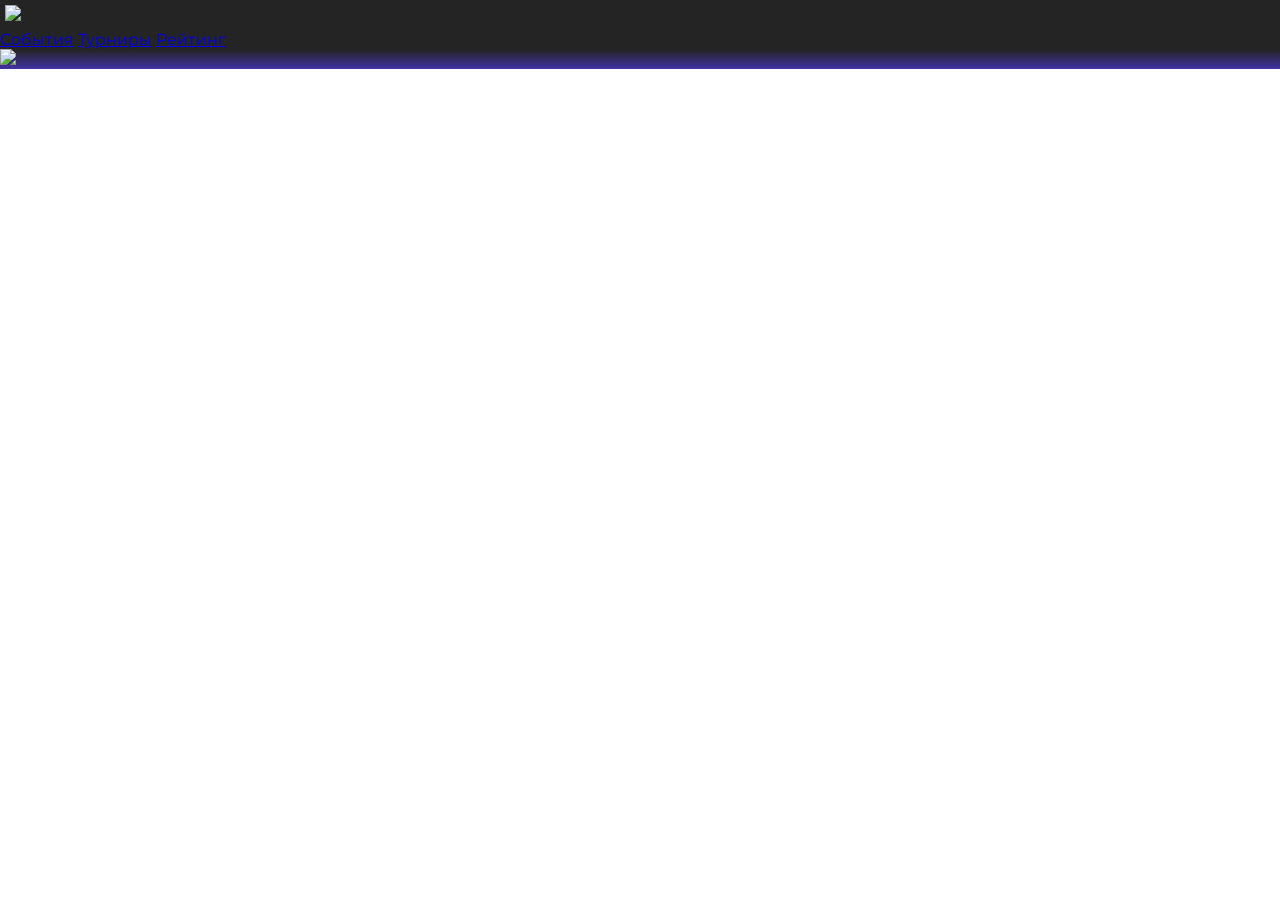
==== index.html @ c07de56a "Add files via upload" ====
<!DOCTYPE html>
<html lang="en">
<head>
    <meta charset="UTF-8">
    <meta name="viewport" content="width=device-width, initial-scale=1.0">
    <title>IT_Moskow - cyber arena</title>
    <link rel="stylesheet" href="style.css">
    
</head>
<body>
<div class="conteiner">
    <header>
        <img src="img/logo_itmoskow.jpg" class="logo">
        <div class="btn">
        <ul>
            <il><a href="#">События</a></il>
            <il><a href="#">Турниры</a></il>
            <il><a href="#">Рейтинг</a></il>
        </ul>
        </div>
    </header>


<img src="img/aleksandr.jpeg">
<div >
    <h1></h1>
</div>
</body>
</html>
---- style.css ----
@import url('https://fonts.googleapis.com/css2?family=Montserrat:ital,wght@0,100..900;1,100..900&display=swap');
.conteiner{
background: #242424;
background: linear-gradient(180deg, rgba(36, 36, 36, 1) 0%, rgba(36, 36, 36, 1) 50%, rgba(36, 36, 36, 1) 66%, rgba(36, 36, 36, 1) 72%, rgba(66, 51, 163, 1) 100%);
}
*{
    margin: 0;
    padding: 0;
}
body{
  font-family: "Montserrat", sans-serif;
  font-weight: 400;
}
.logo{
  width: 20%;
  margin: 5px;  
}
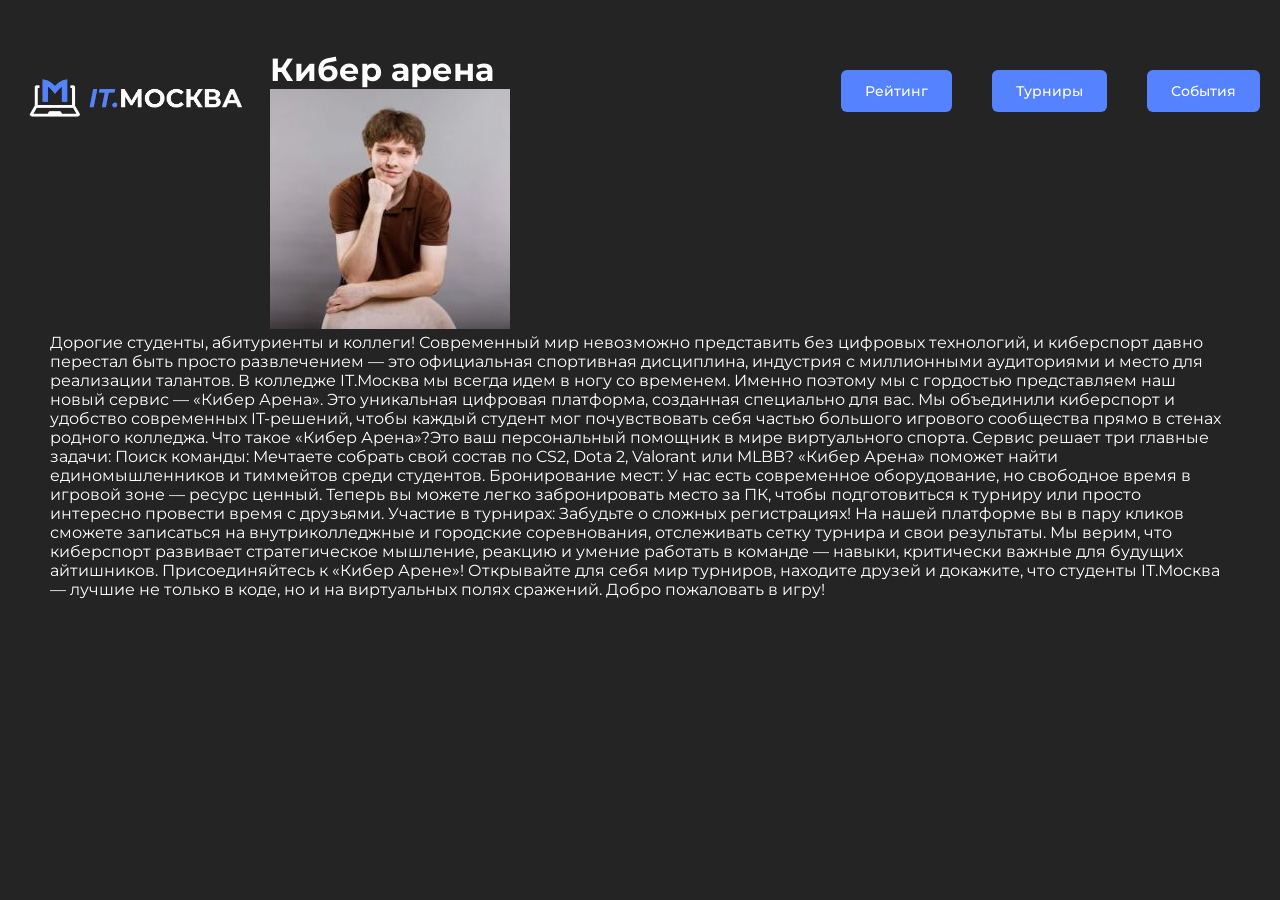
==== commit 9b9837f4: "Add files via upload Работаем по шаблону из figma" ====
--- a/index.html
+++ b/index.html
@@ -8,9 +8,8 @@
     
 </head>
 <body>
-<div class="conteiner">
     <header>
-        <img src="img/logo_itmoskow.jpg" class="logo">
+        <img src="it_mos_new_logo.jpg" class="logo">
         <div class="btn">
         <ul>
             <il><a href="#">События</a></il>
@@ -19,11 +18,20 @@
         </ul>
         </div>
     </header>
-
-
-<img src="img/aleksandr.jpeg">
-<div >
-    <h1></h1>
-</div>
+    <main>
+        <h1 class="cyber_arena">Кибер арена</h1>
+        <img src="aleksandr.jpeg" class="image_alek">
+        <p class="rch_alek">Дорогие студенты, абитуриенты и коллеги!
+Современный мир невозможно представить без цифровых технологий, и киберспорт давно перестал быть просто развлечением — это официальная спортивная дисциплина, индустрия с миллионными аудиториями и место для реализации талантов.
+В колледже IT.Москва мы всегда идем в ногу со временем. Именно поэтому мы с гордостью представляем наш новый сервис — «Кибер Арена».
+Это уникальная цифровая платформа, созданная специально для вас. Мы объединили киберспорт и удобство современных IT-решений, чтобы каждый студент мог почувствовать себя частью большого игрового сообщества прямо в стенах родного колледжа.
+Что такое «Кибер Арена»?Это ваш персональный помощник в мире виртуального спорта. Сервис решает три главные задачи:
+Поиск команды: Мечтаете собрать свой состав по CS2, Dota 2, Valorant или MLBB? «Кибер Арена» поможет найти единомышленников и тиммейтов среди студентов.
+Бронирование мест: У нас есть современное оборудование, но свободное время в игровой зоне — ресурс ценный. Теперь вы можете легко забронировать место за ПК, чтобы подготовиться к турниру или просто интересно провести время с друзьями.
+Участие в турнирах: Забудьте о сложных регистрациях! На нашей платформе вы в пару кликов сможете записаться на внутриколледжные и городские соревнования, отслеживать сетку турнира и свои результаты.
+Мы верим, что киберспорт развивает стратегическое мышление, реакцию и умение работать в команде — навыки, критически важные для будущих айтишников.
+Присоединяйтесь к «Кибер Арене»! Открывайте для себя мир турниров, находите друзей и докажите, что студенты IT.Москва — лучшие не только в коде, но и на виртуальных полях сражений.
+Добро пожаловать в игру!</p>
+    </main>
 </body>
 </html>
--- a/style.css
+++ b/style.css
@@ -1,8 +1,7 @@
 
 @import url('https://fonts.googleapis.com/css2?family=Montserrat:ital,wght@0,100..900;1,100..900&display=swap');
-.conteiner{
+body{
 background: #242424;
-background: linear-gradient(180deg, rgba(36, 36, 36, 1) 0%, rgba(36, 36, 36, 1) 50%, rgba(36, 36, 36, 1) 66%, rgba(36, 36, 36, 1) 72%, rgba(66, 51, 163, 1) 100%);
 }
 *{
     margin: 0;
@@ -11,9 +10,27 @@
 body{
   font-family: "Montserrat", sans-serif;
   font-weight: 400;
+  color: #ffffff;
 }
 .logo{
-  width: 20%;
-  margin: 5px;  
+ float: left;
+ width: 18%; 
+ margin: 20px;
 }
-
+.btn a{
+  float: right;
+  margin:20px;
+  padding: 12px 24px;
+  font-size: 14px;
+  font-weight: 500;
+  text-align: center;
+  text-decoration: none;
+  color: #ffffff;
+  background-color: #5582FF;  /* основной цвет */
+  border: none;
+  border-radius: 6px;
+  cursor: pointer;
+}
+main{
+  margin: 50px;
+}
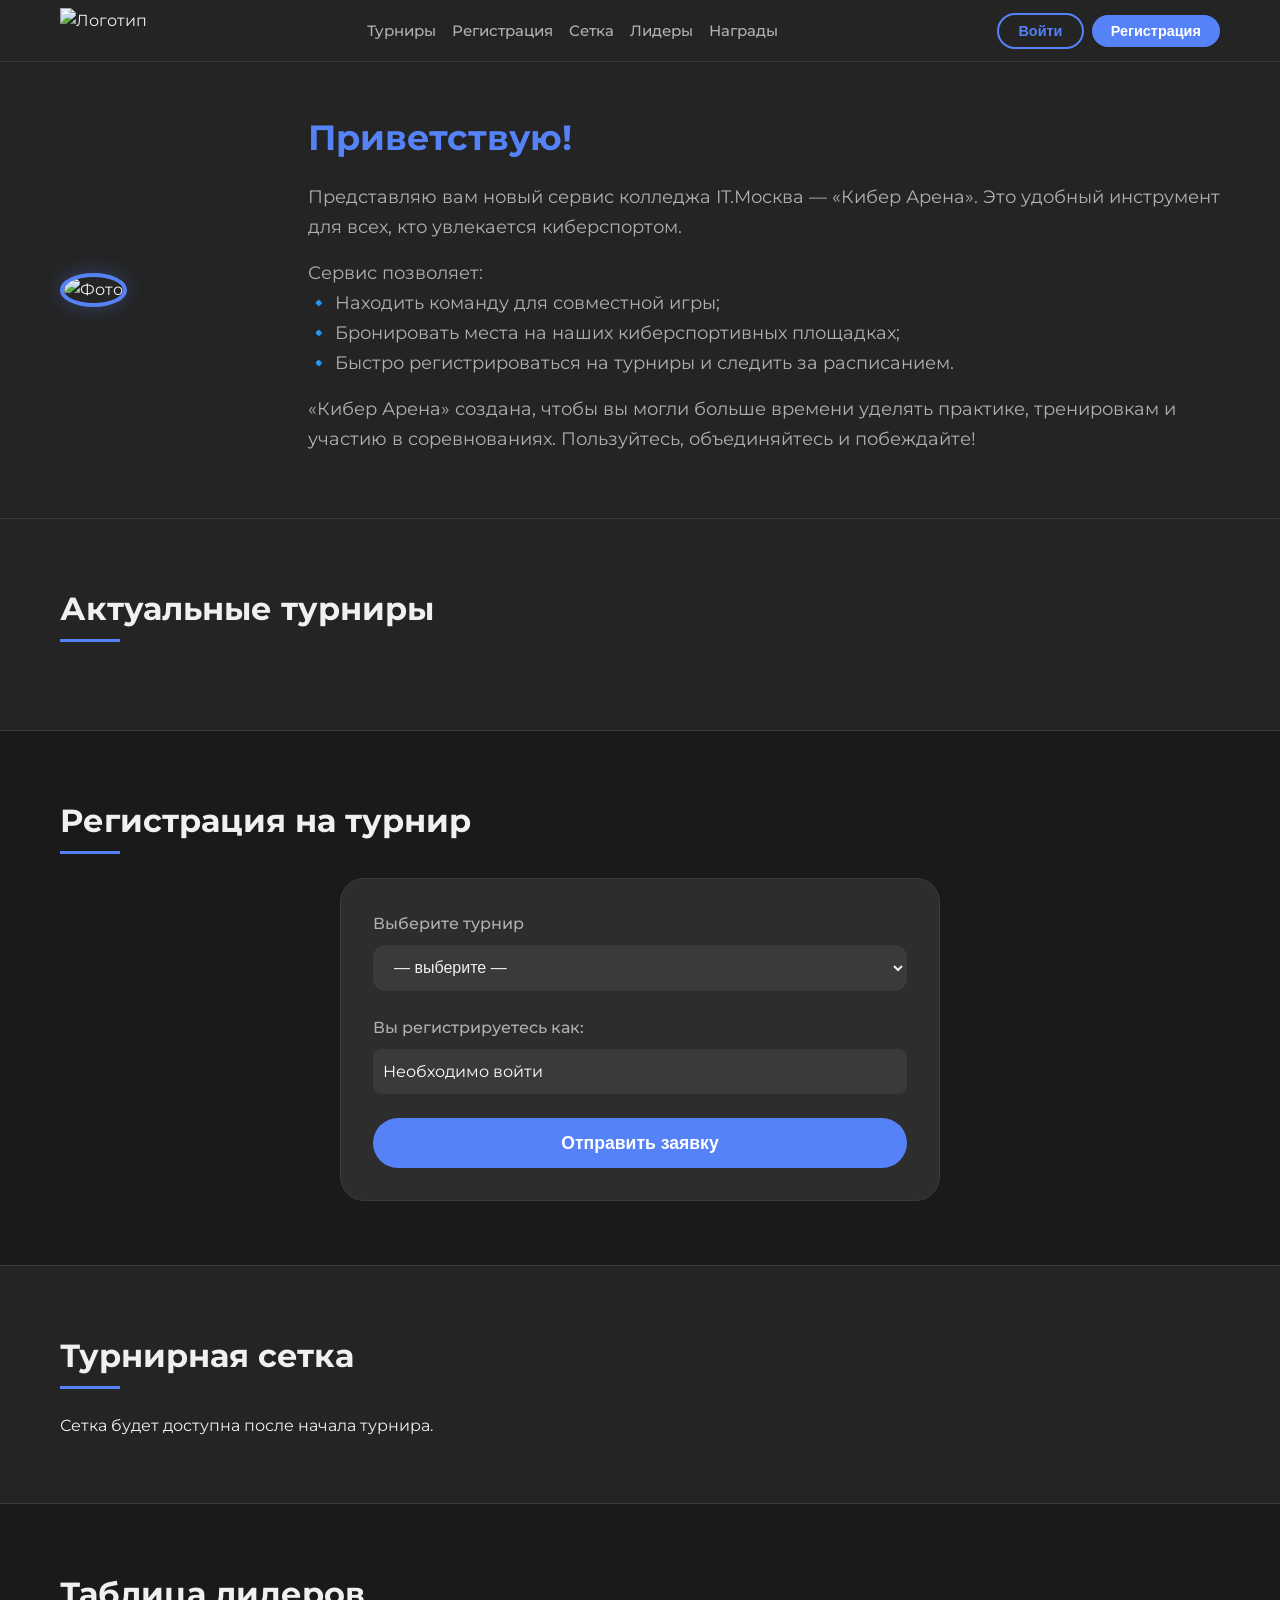
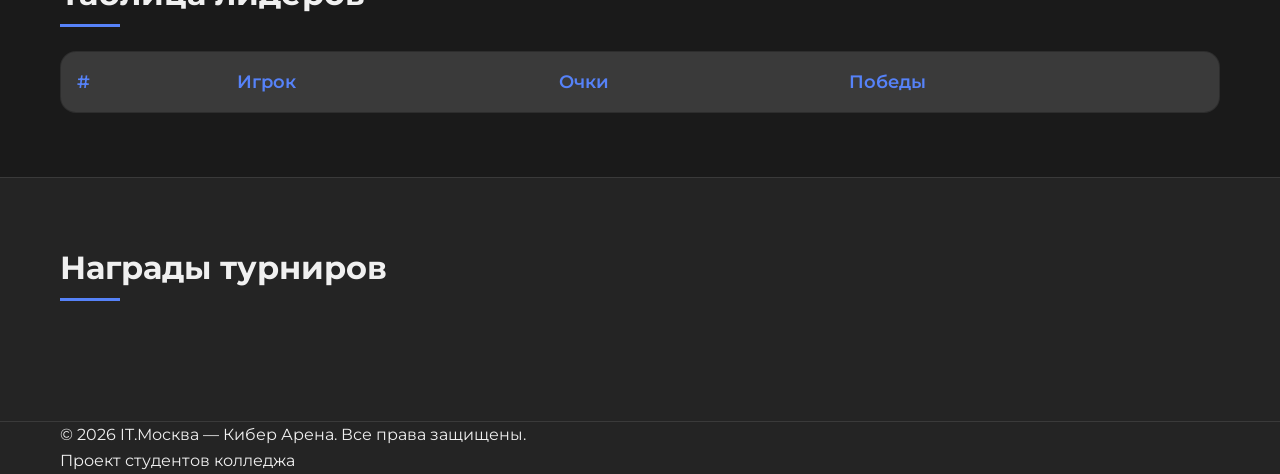
==== commit 22b8b577: "Add files via upload Нужно установить node.js. Устанавливаем npm install -g json-server через консол" ====
--- a/index.html
+++ b/index.html
@@ -1,37 +1,140 @@
 <!DOCTYPE html>
-<html lang="en">
+<html lang="ru">
 <head>
     <meta charset="UTF-8">
     <meta name="viewport" content="width=device-width, initial-scale=1.0">
-    <title>IT_Moskow - cyber arena</title>
+    <title>IT.Москва | Кибер Арена</title>
+    <link href="https://fonts.googleapis.com/css2?family=Montserrat:wght@400;500;600;700&display=swap" rel="stylesheet">
     <link rel="stylesheet" href="style.css">
-    
 </head>
 <body>
-    <header>
-        <img src="it_mos_new_logo.jpg" class="logo">
-        <div class="btn">
-        <ul>
-            <il><a href="#">События</a></il>
-            <il><a href="#">Турниры</a></il>
-            <il><a href="#">Рейтинг</a></il>
-        </ul>
+    <header class="header">
+        <div class="container header__container">
+            <!-- Логотип (замените на свой, если нужно) -->
+            <img src="images/it_mos_new_logo.jpg" alt="Логотип" class="logo">
+            <nav class="nav">
+                <ul class="nav__list">
+                    <li><a href="#tournaments" class="nav__link">Турниры</a></li>
+                    <li><a href="#register" class="nav__link">Регистрация</a></li>
+                    <li><a href="#bracket" class="nav__link">Сетка</a></li>
+                    <li><a href="#leaderboard" class="nav__link">Лидеры</a></li>
+                    <li><a href="#rewards" class="nav__link">Награды</a></li>
+                </ul>
+            </nav>
+            <div class="auth-buttons">
+                <button id="loginBtn" class="button button--secondary">Войти</button>
+                <button id="registerBtn" class="button button--primary">Регистрация</button>
+                <span id="userGreeting" style="display: none;"></span>
+                <button id="logoutBtn" style="display: none;" class="button button--secondary">Выйти</button>
+                <button id="adminBtn" style="display: none;" class="button button--secondary">Управление</button>
+            </div>
         </div>
     </header>
+
     <main>
-        <h1 class="cyber_arena">Кибер арена</h1>
-        <img src="aleksandr.jpeg" class="image_alek">
-        <p class="rch_alek">Дорогие студенты, абитуриенты и коллеги!
-Современный мир невозможно представить без цифровых технологий, и киберспорт давно перестал быть просто развлечением — это официальная спортивная дисциплина, индустрия с миллионными аудиториями и место для реализации талантов.
-В колледже IT.Москва мы всегда идем в ногу со временем. Именно поэтому мы с гордостью представляем наш новый сервис — «Кибер Арена».
-Это уникальная цифровая платформа, созданная специально для вас. Мы объединили киберспорт и удобство современных IT-решений, чтобы каждый студент мог почувствовать себя частью большого игрового сообщества прямо в стенах родного колледжа.
-Что такое «Кибер Арена»?Это ваш персональный помощник в мире виртуального спорта. Сервис решает три главные задачи:
-Поиск команды: Мечтаете собрать свой состав по CS2, Dota 2, Valorant или MLBB? «Кибер Арена» поможет найти единомышленников и тиммейтов среди студентов.
-Бронирование мест: У нас есть современное оборудование, но свободное время в игровой зоне — ресурс ценный. Теперь вы можете легко забронировать место за ПК, чтобы подготовиться к турниру или просто интересно провести время с друзьями.
-Участие в турнирах: Забудьте о сложных регистрациях! На нашей платформе вы в пару кликов сможете записаться на внутриколледжные и городские соревнования, отслеживать сетку турнира и свои результаты.
-Мы верим, что киберспорт развивает стратегическое мышление, реакцию и умение работать в команде — навыки, критически важные для будущих айтишников.
-Присоединяйтесь к «Кибер Арене»! Открывайте для себя мир турниров, находите друзей и докажите, что студенты IT.Москва — лучшие не только в коде, но и на виртуальных полях сражений.
-Добро пожаловать в игру!</p>
+        <section class="hero reveal">
+            <div class="container hero__container">
+                <div class="hero__image">
+                    <img src="images/al.jpg" alt="Фото" class="hero__photo">
+                </div>
+                <div class="hero__speech">
+                    <h2 class="hero__greeting">Приветствую!</h2>
+                    <p>Представляю вам новый сервис колледжа IT.Москва — «Кибер Арена». Это удобный инструмент для всех, кто увлекается киберспортом.</p>
+                    <p>Сервис позволяет:<br>🔹 Находить команду для совместной игры;<br>🔹 Бронировать места на наших киберспортивных площадках;<br>🔹 Быстро регистрироваться на турниры и следить за расписанием.</p>
+                    <p>«Кибер Арена» создана, чтобы вы могли больше времени уделять практике, тренировкам и участию в соревнованиях. Пользуйтесь, объединяйтесь и побеждайте!</p>
+                </div>
+            </div>
+        </section>
+
+        <section id="tournaments" class="section reveal">
+            <div class="container">
+                <h2 class="section__title">Актуальные турниры</h2>
+                <div class="cards-grid" id="tournaments-list"></div>
+            </div>
+        </section>
+
+        <section id="register" class="section section--dark reveal">
+            <div class="container">
+                <h2 class="section__title">Регистрация на турнир</h2>
+                <div id="register-message"></div>
+                <form class="registration-form" id="registrationForm">
+                    <div class="form__group">
+                        <label for="tournament-select" class="form__label">Выберите турнир</label>
+                        <select id="tournament-select" class="form__select" required>
+                            <option value="" disabled selected>— выберите —</option>
+                        </select>
+                    </div>
+                    <div class="form__group">
+                        <label class="form__label">Вы регистрируетесь как:</label>
+                        <p id="current-user-nickname" class="form__static-text">Необходимо войти</p>
+                    </div>
+                    <button type="submit" class="button button--accent" id="register-submit" disabled>Отправить заявку</button>
+                </form>
+            </div>
+        </section>
+
+        <section id="bracket" class="section reveal">
+            <div class="container">
+                <h2 class="section__title">Турнирная сетка</h2>
+                <div id="bracket-container">
+                    <p>Сетка будет доступна после начала турнира.</p>
+                </div>
+            </div>
+        </section>
+
+        <section id="leaderboard" class="section section--dark reveal">
+            <div class="container">
+                <h2 class="section__title">Таблица лидеров</h2>
+                <table class="leaderboard" id="leaderboard-table">
+                    <thead>
+                        <tr><th>#</th><th>Игрок</th><th>Очки</th><th>Победы</th></tr>
+                    </thead>
+                    <tbody id="leaderboard-body"></tbody>
+                </table>
+            </div>
+        </section>
+
+        <section id="rewards" class="section reveal">
+            <div class="container">
+                <h2 class="section__title">Награды турниров</h2>
+                <div class="rewards-grid" id="rewards-list"></div>
+            </div>
+        </section>
     </main>
+
+    <footer class="footer">
+        <div class="container footer__container">
+            <p>© 2026 IT.Москва — Кибер Арена. Все права защищены.</p>
+            <p>Проект студентов колледжа</p>
+        </div>
+    </footer>
+
+    <!-- Модальные окна -->
+    <div id="loginModal" class="modal">
+        <div class="modal-content">
+            <span class="close">&times;</span>
+            <h2>Вход</h2>
+            <form id="loginForm">
+                <input type="text" id="loginUsername" placeholder="Имя пользователя" required>
+                <input type="password" id="loginPassword" placeholder="Пароль" required>
+                <button type="submit">Войти</button>
+            </form>
+        </div>
+    </div>
+
+    <div id="registerModal" class="modal">
+        <div class="modal-content">
+            <span class="close">&times;</span>
+            <h2>Регистрация</h2>
+            <form id="registerUserForm">
+                <input type="text" id="regUsername" placeholder="Имя пользователя" required>
+                <input type="text" id="regNickname" placeholder="Никнейм" required>
+                <input type="password" id="regPassword" placeholder="Пароль" required>
+                <button type="submit">Зарегистрироваться</button>
+            </form>
+        </div>
+    </div>
+
+    <script src="script.js"></script>
 </body>
 </html>
--- a/style.css
+++ b/style.css
@@ -1,36 +1,661 @@
-
-@import url('https://fonts.googleapis.com/css2?family=Montserrat:ital,wght@0,100..900;1,100..900&display=swap');
-body{
-background: #242424;
-}
-*{
+/* ===== Базовые настройки ===== */
+:root {
+    --bg-dark: #242424;
+    --bg-card: #2d2d2d;
+    --bg-darker: #1a1a1a;
+    --accent: #5682f8;
+    --accent-hover: #6f9aff;
+    --text-primary: #f0f0f0;
+    --text-secondary: #b0b0b0;
+    --border-color: #3a3a3a;
+    --font-main: 'Montserrat', 'Segoe UI', Roboto, sans-serif;
+}
+
+* {
     margin: 0;
     padding: 0;
-}
-body{
-  font-family: "Montserrat", sans-serif;
-  font-weight: 400;
-  color: #ffffff;
-}
-.logo{
- float: left;
- width: 18%; 
- margin: 20px;
-}
-.btn a{
-  float: right;
-  margin:20px;
-  padding: 12px 24px;
-  font-size: 14px;
-  font-weight: 500;
-  text-align: center;
-  text-decoration: none;
-  color: #ffffff;
-  background-color: #5582FF;  /* основной цвет */
-  border: none;
-  border-radius: 6px;
-  cursor: pointer;
-}
-main{
-  margin: 50px;
-}
+    box-sizing: border-box;
+}
+
+body {
+    font-family: var(--font-main);
+    background-color: var(--bg-dark);
+    color: var(--text-primary);
+    line-height: 1.6;
+    scroll-behavior: smooth;
+}
+
+.container {
+    max-width: 1200px;
+    margin: 0 auto;
+    padding: 0 20px;
+}
+
+/* ===== Шапка ===== */
+.header {
+    background: #242424;
+    border-bottom: 1px solid var(--border-color);
+    position: sticky;
+    top: 0;
+    z-index: 100;
+}
+
+.header__container {
+    display: flex;
+    justify-content: space-between;
+    align-items: center;
+    padding: 0.5rem 20px;
+    flex-wrap: wrap;
+    gap: 0.75rem;
+}
+
+.logo {
+    height: 45px;                /* Уменьшил высоту */
+    width: auto;
+    max-width: 200px;            /* Ограничил ширину */
+    object-fit: contain;
+}
+
+.nav__list {
+    display: flex;
+    gap: 1rem;                  /* Уменьшил расстояние между пунктами */
+    list-style: none;
+    flex-wrap: wrap;
+}
+
+.nav__link {
+    color: var(--text-secondary);
+    text-decoration: none;
+    font-weight: 500;
+    transition: color 0.2s;
+    font-size: 0.95rem;
+}
+
+.nav__link:hover {
+    color: var(--accent);
+}
+
+.auth-buttons {
+    display: flex;
+    gap: 0.5rem;
+    align-items: center;
+    flex-wrap: wrap;
+}
+
+/* ===== Блок приветствия ===== */
+.hero {
+    padding: 3rem 0;
+    border-bottom: 1px solid var(--border-color);
+}
+
+.hero__container {
+    display: flex;
+    align-items: center;
+    gap: 3rem;
+    flex-wrap: wrap;
+}
+
+.hero__image {
+    flex: 0 0 200px;
+}
+
+.hero__photo {
+    width: 200px;
+    height: 200px;
+    border-radius: 50%;
+    object-fit: cover;
+    border: 4px solid var(--accent);
+    box-shadow: 0 0 20px rgba(86, 130, 248, 0.3);
+}
+
+.hero__speech {
+    flex: 1;
+    min-width: 280px;
+}
+
+.hero__greeting {
+    font-size: 2.2rem;
+    color: var(--accent);
+    margin-bottom: 1rem;
+    font-weight: 700;
+}
+
+.hero__speech p {
+    margin-bottom: 1rem;
+    font-size: 1.1rem;
+    color: var(--text-secondary);
+    line-height: 1.7;
+}
+
+/* ===== Секции ===== */
+.section {
+    padding: 4rem 0;
+    border-bottom: 1px solid var(--border-color);
+}
+
+.section--dark {
+    background: var(--bg-darker);
+}
+
+.section__title {
+    font-size: 2rem;
+    margin-bottom: 2rem;
+    position: relative;
+    display: inline-block;
+    color: var(--text-primary);
+}
+
+.section__title::after {
+    content: '';
+    position: absolute;
+    bottom: -8px;
+    left: 0;
+    width: 60px;
+    height: 3px;
+    background: var(--accent);
+}
+
+/* ===== Карточки турниров ===== */
+.cards-grid {
+    display: grid;
+    grid-template-columns: repeat(auto-fit, minmax(280px, 1fr));
+    gap: 2rem;
+}
+
+.tournament-card {
+    background: var(--bg-card);
+    border-radius: 16px;
+    overflow: hidden;
+    border: 1px solid var(--border-color);
+    transition: transform 0.2s, box-shadow 0.2s, border-color 0.2s;
+    position: relative;
+    display: flex;
+    flex-direction: column;
+}
+
+.tournament-card:hover {
+    transform: translateY(-5px);
+    box-shadow: 0 10px 25px rgba(86, 130, 248, 0.2);
+    border-color: var(--accent);
+}
+
+.tournament-card__image {
+    width: 100%;
+    height: 150px;
+    object-fit: cover;
+    border-bottom: 1px solid var(--border-color);
+}
+
+.tournament-card__badge {
+    position: absolute;
+    top: 1rem;
+    right: 1rem;
+    background: var(--accent);
+    color: #fff;
+    font-weight: 700;
+    font-size: 0.75rem;
+    padding: 0.25rem 0.75rem;
+    border-radius: 30px;
+    text-transform: uppercase;
+    z-index: 2;
+}
+
+.tournament-card__title {
+    font-size: 1.4rem;
+    margin: 1rem 1rem 0.5rem 1rem;
+    color: var(--text-primary);
+}
+
+.tournament-card__date,
+.tournament-card__participants {
+    margin: 0 1rem 0.5rem 1rem;
+    color: var(--text-secondary);
+    display: flex;
+    align-items: center;
+    gap: 0.3rem;
+}
+
+.free-slots {
+    color: var(--accent);
+    font-weight: 600;
+    margin-left: 0.5rem;
+}
+
+.tournament-card .button {
+    margin: 1rem;
+    align-self: flex-start;
+}
+
+/* ===== Кнопки ===== */
+.button {
+    display: inline-block;
+    background: transparent;
+    border: 2px solid var(--accent);
+    color: var(--accent);
+    font-weight: 600;
+    padding: 0.5rem 1.2rem;      /* Уменьшил внутренние отступы */
+    border-radius: 40px;
+    cursor: pointer;
+    transition: all 0.2s;
+    font-size: 0.9rem;
+    text-decoration: none;
+    white-space: nowrap;          /* Запрещаем перенос текста внутри кнопки */
+}
+
+.button--primary {
+    background: var(--accent);
+    color: #fff;
+    border: none;
+}
+
+.button--secondary {
+    background: transparent;
+    border: 2px solid var(--accent);
+    color: var(--accent);
+}
+
+.button--accent {
+    background: var(--accent);
+    color: #fff;
+    border: none;
+    width: 100%;
+    padding: 0.9rem;
+    font-size: 1.1rem;
+}
+
+.button:hover {
+    background: var(--accent-hover);
+    border-color: var(--accent-hover);
+    color: #fff;
+}
+
+/* ===== Форма регистрации ===== */
+.registration-form {
+    max-width: 600px;
+    margin: 0 auto;
+    background: var(--bg-card);
+    padding: 2rem;
+    border-radius: 24px;
+    border: 1px solid var(--border-color);
+}
+
+.form__group {
+    margin-bottom: 1.5rem;
+}
+
+.form__label {
+    display: block;
+    margin-bottom: 0.5rem;
+    color: var(--text-secondary);
+    font-weight: 500;
+}
+
+.form__input, .form__select {
+    width: 100%;
+    padding: 0.8rem 1rem;
+    background: #3a3a3a;
+    border: 1px solid var(--border-color);
+    border-radius: 12px;
+    color: var(--text-primary);
+    font-size: 1rem;
+    transition: border 0.2s;
+}
+
+.form__input:focus, .form__select:focus {
+    outline: none;
+    border-color: var(--accent);
+}
+
+.form__input::placeholder {
+    color: #888;
+}
+
+.form__static-text {
+    background: #3a3a3a;
+    padding: 10px;
+    border-radius: 8px;
+    color: white;
+}
+
+/* ===== Турнирная сетка ===== */
+.bracket {
+    display: flex;
+    justify-content: center;
+    align-items: flex-start;
+    gap: 4rem;
+    flex-wrap: wrap;
+    margin-top: 2rem;
+}
+
+.bracket__round {
+    display: flex;
+    flex-direction: column;
+    gap: 2rem;
+    min-width: 300px;
+}
+
+.round-title {
+    font-size: 1.5rem;
+    color: var(--accent);
+    text-align: center;
+    margin-bottom: 0.5rem;
+}
+
+.match {
+    background: var(--bg-card);
+    border: 2px solid var(--border-color);
+    border-radius: 16px;
+    padding: 1.5rem 2rem;
+    display: flex;
+    gap: 1.5rem;
+    align-items: center;
+    justify-content: space-between;
+    transition: border-color 0.2s;
+    font-size: 1.2rem;
+}
+
+.match:hover {
+    border-color: var(--accent);
+}
+
+.match--final {
+    border-width: 3px;
+    border-color: gold;
+}
+
+.match__team {
+    font-weight: 600;
+    flex: 1;
+    color: var(--text-primary);
+    white-space: nowrap;
+}
+
+.match__score {
+    font-family: monospace;
+    font-size: 1.5rem;
+    font-weight: 700;
+    color: var(--accent);
+    padding: 0 1rem;
+}
+
+.bracket__note {
+    text-align: center;
+    margin-top: 2rem;
+    color: var(--text-secondary);
+    font-style: italic;
+    font-size: 1.1rem;
+}
+
+/* ===== Таблица лидеров ===== */
+.leaderboard {
+    width: 100%;
+    border-collapse: collapse;
+    background: var(--bg-card);
+    border-radius: 16px;
+    overflow: hidden;
+    border: 1px solid var(--border-color);
+}
+
+.leaderboard th {
+    background: #3a3a3a;
+    text-align: left;
+    padding: 1rem;
+    font-weight: 600;
+    color: var(--accent);
+    font-size: 1.1rem;
+}
+
+.leaderboard td {
+    padding: 1rem;
+    border-bottom: 1px solid var(--border-color);
+    color: var(--text-secondary);
+}
+
+.leaderboard tr:last-child td {
+    border-bottom: none;
+}
+
+.leaderboard tbody tr:hover {
+    background: #3a3a3a;
+}
+
+/* ===== Награды ===== */
+.rewards-grid {
+    display: grid;
+    grid-template-columns: repeat(auto-fit, minmax(250px, 1fr));
+    gap: 2rem;
+    margin-top: 2rem;
+}
+
+.reward-card {
+    background: var(--bg-card);
+    border: 1px solid var(--border-color);
+    border-radius: 20px;
+    padding: 2rem 1rem;
+    text-align: center;
+    transition: all 0.2s;
+    position: relative;
+}
+
+.reward-card:hover {
+    border-color: var(--accent);
+    transform: scale(1.02);
+}
+
+.reward-card__icon {
+    font-size: 3.5rem;
+    display: block;
+    margin-bottom: 1rem;
+}
+
+.reward-card__title {
+    font-size: 1.4rem;
+    margin-bottom: 0.5rem;
+    color: var(--text-primary);
+}
+
+.reward-card__desc {
+    color: var(--text-secondary);
+    padding: 0 1rem 1.5rem;
+}
+
+/* ===== Модальные окна ===== */
+.modal {
+    display: none;
+    position: fixed;
+    z-index: 1000;
+    left: 0;
+    top: 0;
+    width: 100%;
+    height: 100%;
+    overflow: auto;
+    background-color: rgba(0,0,0,0.7);
+}
+
+.modal-content {
+    background: var(--bg-card);
+    margin: 10% auto;
+    padding: 2rem;
+    border: 1px solid var(--border-color);
+    border-radius: 16px;
+    width: 90%;
+    max-width: 400px;
+    position: relative;
+    animation: modalFadeIn 0.3s;
+}
+
+@keyframes modalFadeIn {
+    from { opacity: 0; transform: translateY(-50px); }
+    to { opacity: 1; transform: translateY(0); }
+}
+
+.close {
+    color: var(--text-secondary);
+    float: right;
+    font-size: 2rem;
+    font-weight: bold;
+    cursor: pointer;
+    line-height: 1;
+    transition: color 0.2s;
+}
+
+.close:hover {
+    color: var(--accent);
+}
+
+.modal h2 {
+    margin-bottom: 1.5rem;
+    color: var(--accent);
+}
+
+.modal input {
+    width: 100%;
+    padding: 0.8rem;
+    margin-bottom: 1rem;
+    background: #3a3a3a;
+    border: 1px solid var(--border-color);
+    border-radius: 8px;
+    color: var(--text-primary);
+    font-size: 1rem;
+}
+
+.modal input:focus {
+    outline: none;
+    border-color: var(--accent);
+}
+
+.modal button {
+    width: 100%;
+    padding: 0.8rem;
+    background: var(--accent);
+    color: white;
+    border: none;
+    border-radius: 8px;
+    font-size: 1rem;
+    font-weight: 600;
+    cursor: pointer;
+    transition: background 0.2s;
+}
+
+.modal button:hover {
+    background: var(--accent-hover);
+}
+
+/* ===== Админка (стили уже включены, добавим классы) ===== */
+.admin-panel {
+    max-width: 800px;
+    margin: 50px auto;
+    background: var(--bg-card);
+    padding: 20px;
+    border-radius: 10px;
+    border: 1px solid var(--border-color);
+}
+
+.admin-panel h1 {
+    color: var(--accent);
+}
+
+.admin-panel form {
+    display: flex;
+    flex-direction: column;
+    gap: 10px;
+    margin-bottom: 30px;
+}
+
+.admin-panel input, .admin-panel select, .admin-panel button {
+    padding: 10px;
+    background: #3a3a3a;
+    border: 1px solid var(--border-color);
+    color: var(--text-primary);
+    border-radius: 5px;
+}
+
+.admin-panel button {
+    background: var(--accent);
+    color: white;
+    cursor: pointer;
+    border: none;
+}
+
+.admin-panel .tournament-item {
+    background: #3a3a3a;
+    padding: 10px;
+    margin: 5px 0;
+    display: flex;
+    justify-content: space-between;
+    align-items: center;
+    border-radius: 5px;
+}
+
+.back-link {
+    margin-bottom: 20px;
+    display: block;
+    color: var(--accent);
+    text-decoration: none;
+}
+
+.error-message {
+    color: #ff6b6b;
+    margin: 10px 0;
+}
+
+/* ===== Анимация появления при скролле ===== */
+.reveal {
+    opacity: 0;
+    transform: translateY(40px);
+    transition: opacity 0.8s ease, transform 0.8s ease;
+}
+
+.revealed {
+    opacity: 1;
+    transform: translateY(0);
+}
+
+/* ===== Адаптивность ===== */
+@media (max-width: 768px) {
+    .header__container {
+        flex-direction: column;
+        align-items: stretch;
+    }
+
+    .nav__list {
+        justify-content: center;
+    }
+
+    .auth-buttons {
+        justify-content: center;
+    }
+
+    .hero__container {
+        flex-direction: column;
+        text-align: center;
+    }
+
+    .hero__image {
+        flex: 0 0 auto;
+    }
+
+    .bracket {
+        gap: 2rem;
+    }
+
+    .match {
+        padding: 1rem;
+        font-size: 1rem;
+        min-width: 250px;
+    }
+
+    .footer__container {
+        flex-direction: column;
+        text-align: center;
+    }
+
+    .section__title {
+        font-size: 1.6rem;
+    }
+
+    .logo {
+        height: 40px;
+        max-width: 180px;
+    }
+}
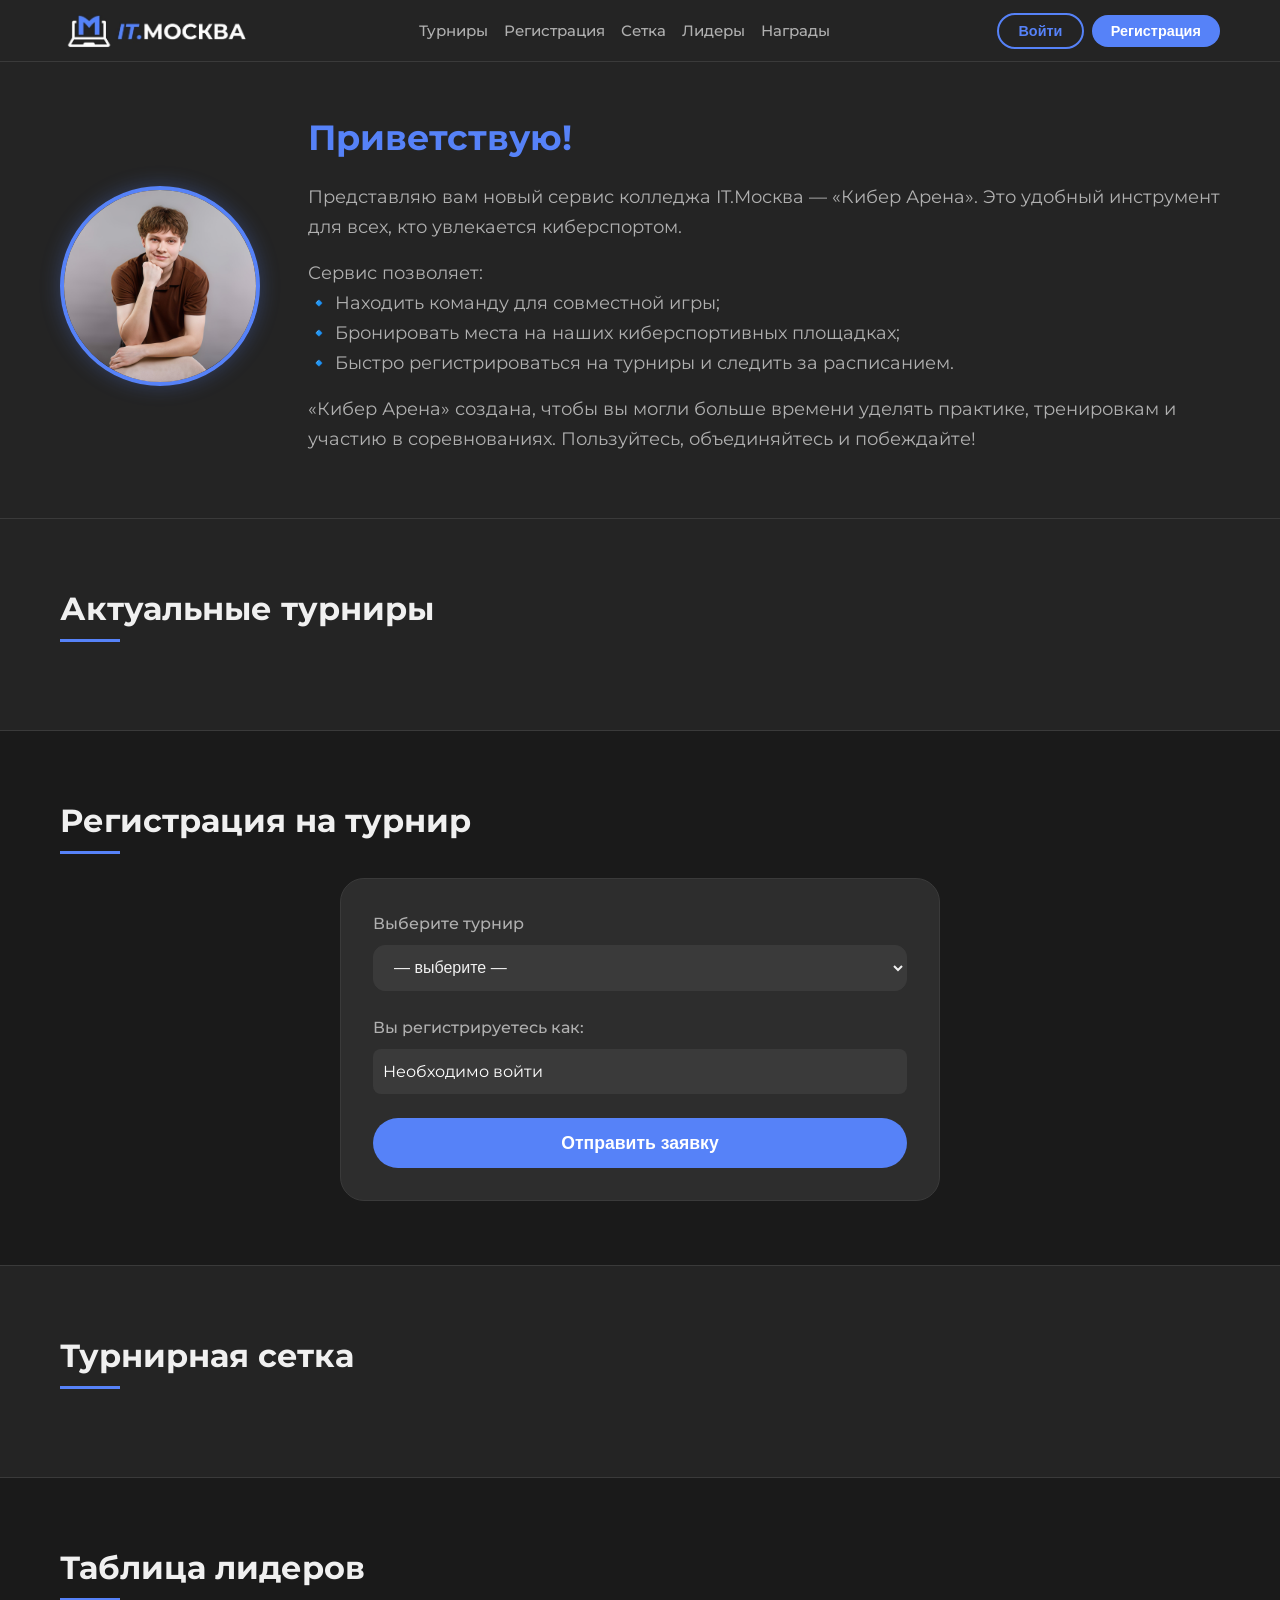
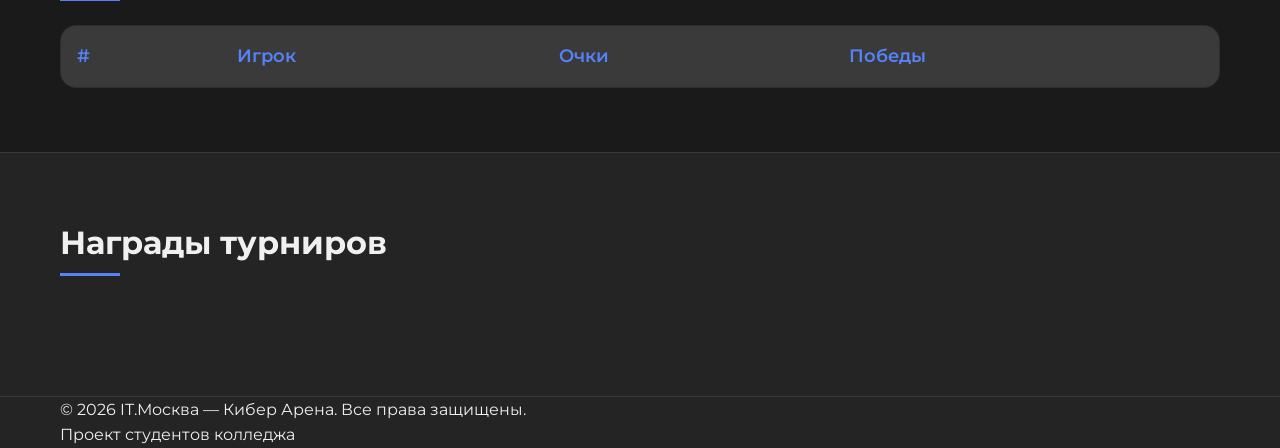
==== commit a199c70c: "Add files via upload" ====
--- a/index.html
+++ b/index.html
@@ -10,7 +10,6 @@
 <body>
     <header class="header">
         <div class="container header__container">
-            <!-- Логотип (замените на свой, если нужно) -->
             <img src="images/it_mos_new_logo.jpg" alt="Логотип" class="logo">
             <nav class="nav">
                 <ul class="nav__list">
@@ -76,9 +75,7 @@
         <section id="bracket" class="section reveal">
             <div class="container">
                 <h2 class="section__title">Турнирная сетка</h2>
-                <div id="bracket-container">
-                    <p>Сетка будет доступна после начала турнира.</p>
-                </div>
+                <div id="bracket-container"></div>
             </div>
         </section>
 
--- a/style.css
+++ b/style.css
@@ -50,15 +50,15 @@
 }
 
 .logo {
-    height: 45px;                /* Уменьшил высоту */
+    height: 45px;
     width: auto;
-    max-width: 200px;            /* Ограничил ширину */
+    max-width: 200px;
     object-fit: contain;
 }
 
 .nav__list {
     display: flex;
-    gap: 1rem;                  /* Уменьшил расстояние между пунктами */
+    gap: 1rem;
     list-style: none;
     flex-wrap: wrap;
 }
@@ -221,9 +221,14 @@
     margin-left: 0.5rem;
 }
 
+.tournament-card div:last-child {
+    display: flex;
+    gap: 10px;
+    margin: 1rem;
+}
 .tournament-card .button {
-    margin: 1rem;
-    align-self: flex-start;
+    margin: 0;
+    flex: 1;
 }
 
 /* ===== Кнопки ===== */
@@ -233,13 +238,13 @@
     border: 2px solid var(--accent);
     color: var(--accent);
     font-weight: 600;
-    padding: 0.5rem 1.2rem;      /* Уменьшил внутренние отступы */
+    padding: 0.5rem 1.2rem;
     border-radius: 40px;
     cursor: pointer;
     transition: all 0.2s;
     font-size: 0.9rem;
     text-decoration: none;
-    white-space: nowrap;          /* Запрещаем перенос текста внутри кнопки */
+    white-space: nowrap;
 }
 
 .button--primary {
@@ -541,7 +546,7 @@
     background: var(--accent-hover);
 }
 
-/* ===== Админка (стили уже включены, добавим классы) ===== */
+/* ===== Админка ===== */
 .admin-panel {
     max-width: 800px;
     margin: 50px auto;
